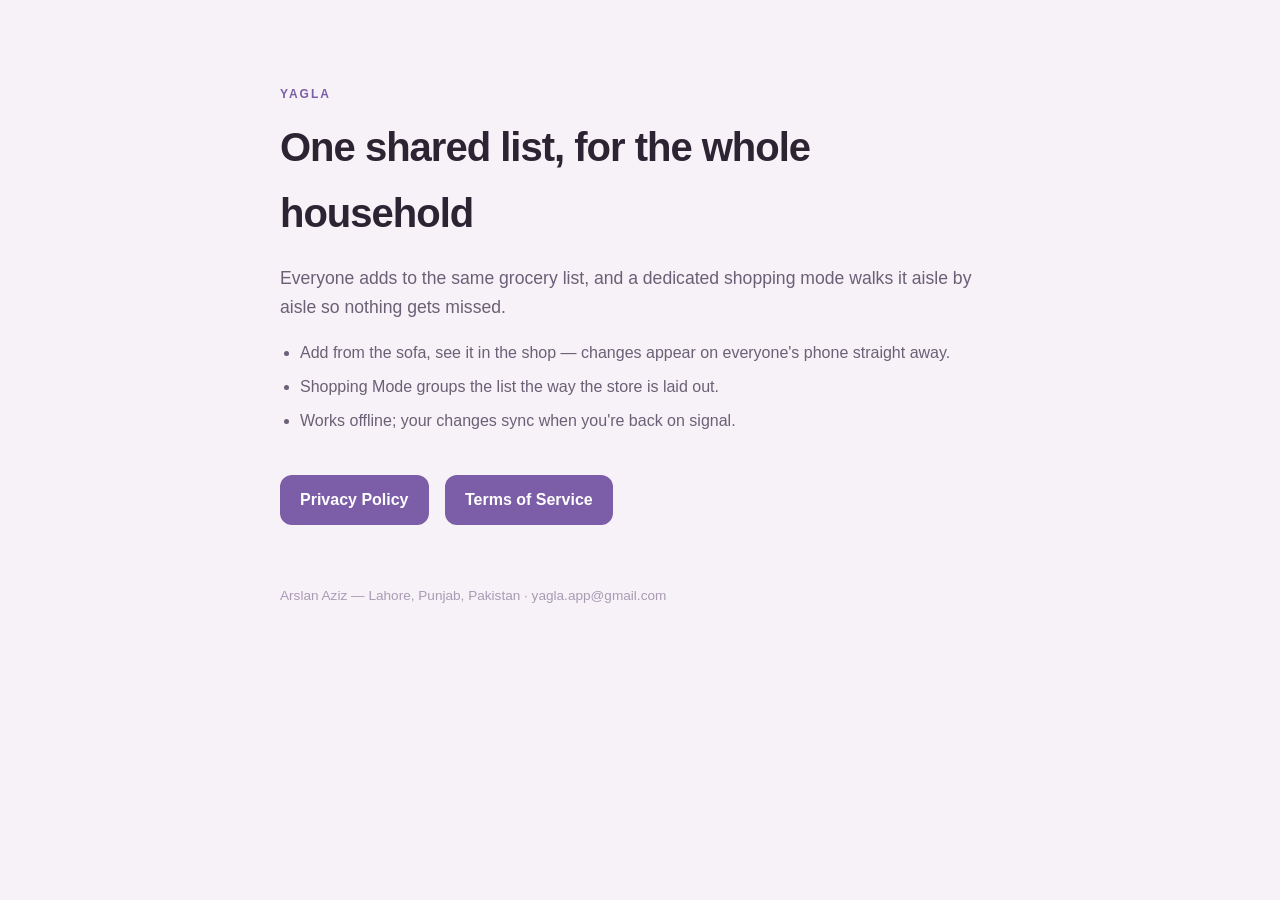
==== index.html @ aaa34a22 "YAGLA privacy policy and terms Co-Authored-By: Claude Opus 5 <noreply@anthropic.com>" ====
<!DOCTYPE html>
<html lang="en">
<head>
<meta charset="utf-8">
<meta name="viewport" content="width=device-width, initial-scale=1">
<title>YAGLA</title>
<style>
  :root { color-scheme: light; }
  body {
    font-family: -apple-system, BlinkMacSystemFont, "Segoe UI", Roboto, sans-serif;
    max-width: 720px; margin: 0 auto; padding: 80px 20px;
    line-height: 1.65; color: #2C2333; background: #F6F2F7;
  }
  .kicker { font-size: 0.75rem; font-weight: 700; letter-spacing: 2px; color: #7B5EA7; }
  h1 { font-size: 2.5rem; letter-spacing: -1px; margin: 8px 0 16px; }
  p.lead { font-size: 1.1rem; color: #6B6076; }
  ul { padding-left: 20px; color: #6B6076; }
  li { margin-bottom: 8px; }
  .links { margin-top: 40px; }
  .links a {
    display: inline-block; margin-right: 12px; padding: 12px 20px;
    background: #7B5EA7; color: #fff; border-radius: 12px;
    text-decoration: none; font-weight: 700;
  }
  footer { margin-top: 60px; font-size: 0.85rem; color: #A99BB4; }
</style>
</head>
<body>
<span class="kicker">YAGLA</span>
<h1>One shared list, for the whole household</h1>
<p class="lead">Everyone adds to the same grocery list, and a dedicated shopping
mode walks it aisle by aisle so nothing gets missed.</p>
<ul>
  <li>Add from the sofa, see it in the shop — changes appear on everyone's phone straight away.</li>
  <li>Shopping Mode groups the list the way the store is laid out.</li>
  <li>Works offline; your changes sync when you're back on signal.</li>
</ul>
<div class="links">
  <a href="./privacy.html">Privacy Policy</a>
  <a href="./terms.html">Terms of Service</a>
</div>
<footer>Arslan Aziz — Lahore, Punjab, Pakistan · yagla.app@gmail.com</footer>
</body>
</html>
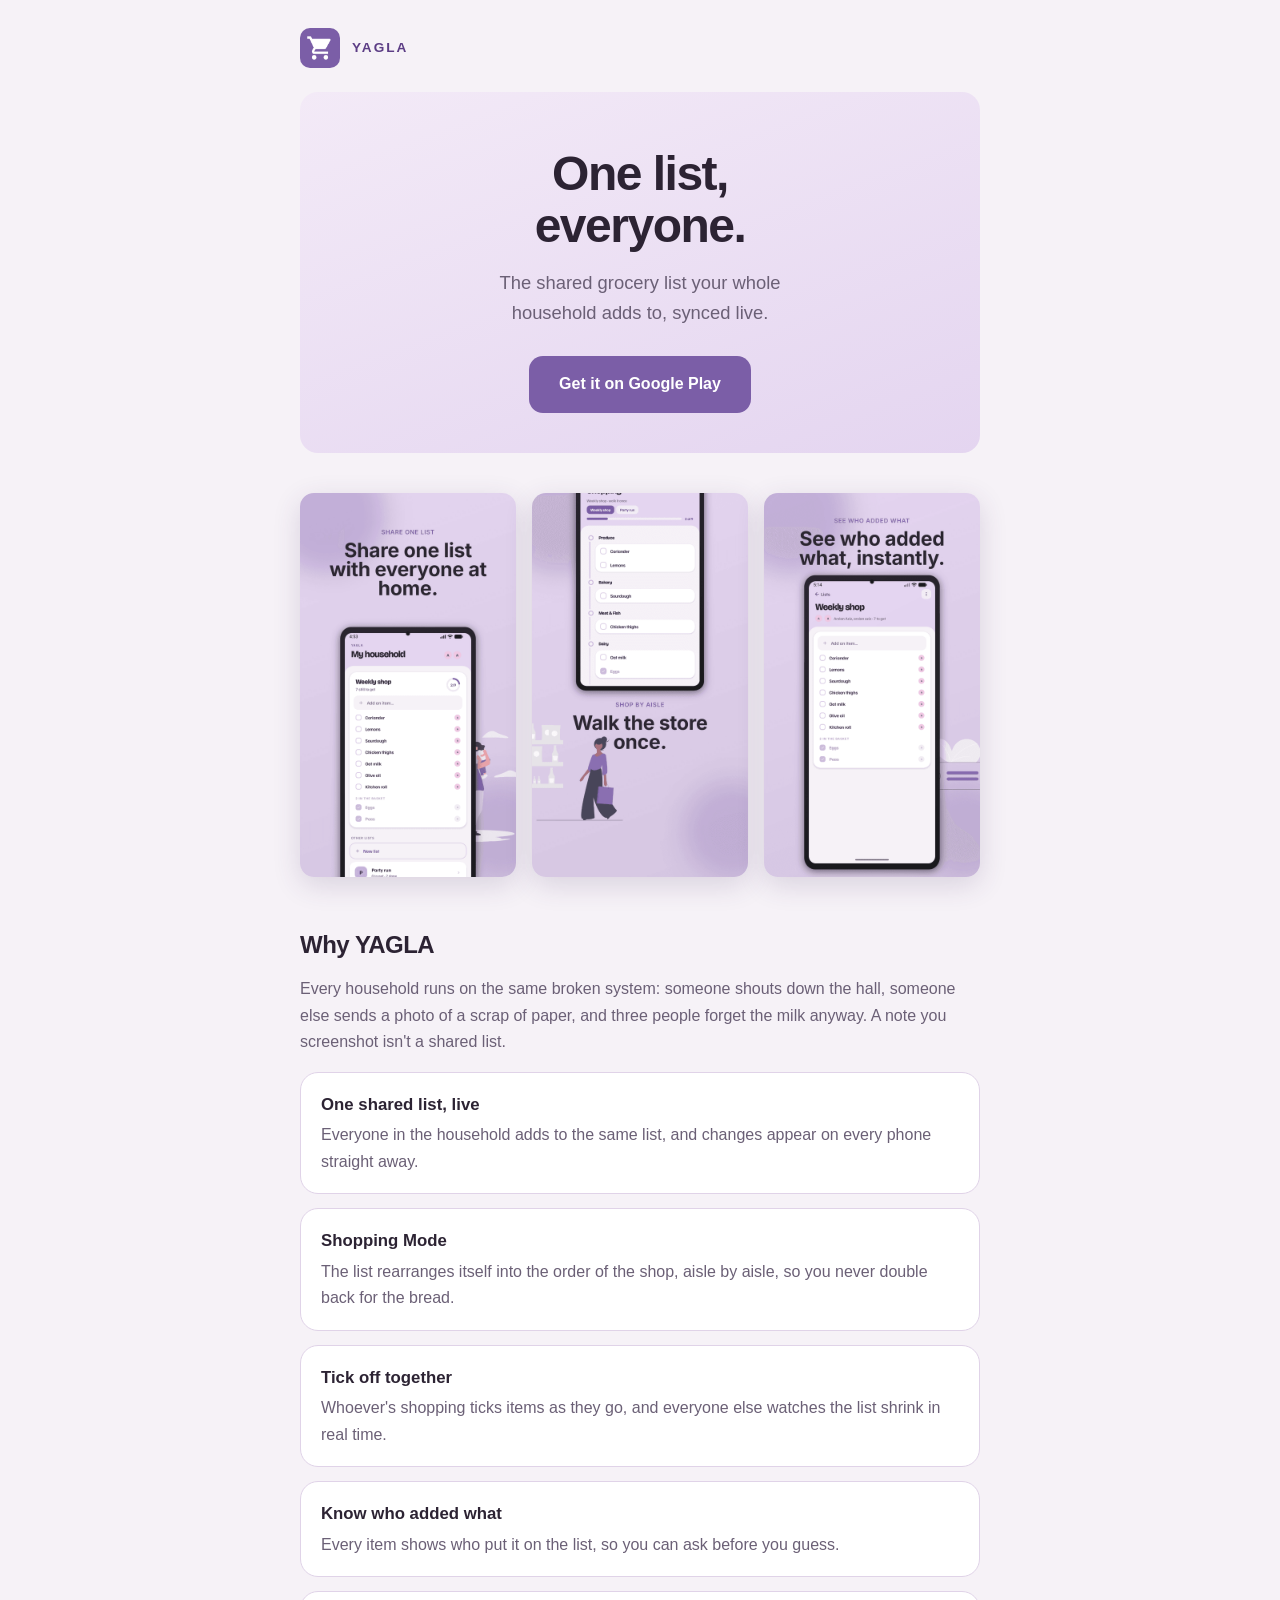
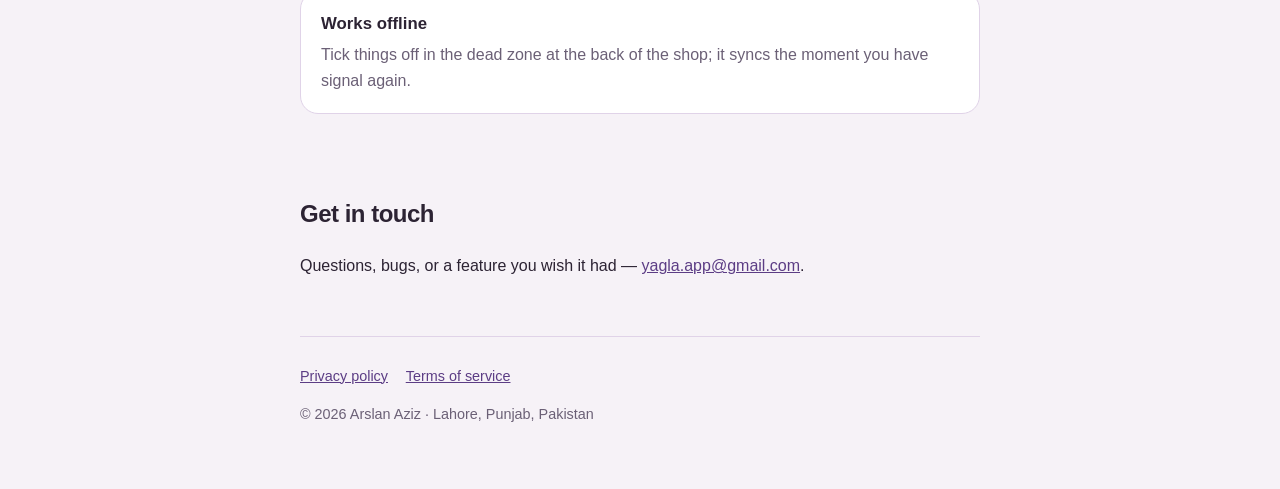
==== commit 7fc32a6d: "Add the YAGLA landing page Replaces the placeholder index with a proper marketing page - hero, scree" ====
--- a/index.html
+++ b/index.html
@@ -3,42 +3,85 @@
 <head>
 <meta charset="utf-8">
 <meta name="viewport" content="width=device-width, initial-scale=1">
-<title>YAGLA</title>
-<style>
-  :root { color-scheme: light; }
-  body {
-    font-family: -apple-system, BlinkMacSystemFont, "Segoe UI", Roboto, sans-serif;
-    max-width: 720px; margin: 0 auto; padding: 80px 20px;
-    line-height: 1.65; color: #2C2333; background: #F6F2F7;
-  }
-  .kicker { font-size: 0.75rem; font-weight: 700; letter-spacing: 2px; color: #7B5EA7; }
-  h1 { font-size: 2.5rem; letter-spacing: -1px; margin: 8px 0 16px; }
-  p.lead { font-size: 1.1rem; color: #6B6076; }
-  ul { padding-left: 20px; color: #6B6076; }
-  li { margin-bottom: 8px; }
-  .links { margin-top: 40px; }
-  .links a {
-    display: inline-block; margin-right: 12px; padding: 12px 20px;
-    background: #7B5EA7; color: #fff; border-radius: 12px;
-    text-decoration: none; font-weight: 700;
-  }
-  footer { margin-top: 60px; font-size: 0.85rem; color: #A99BB4; }
-</style>
+<title>YAGLA — One shared grocery list for the whole household</title>
+<meta name="description" content="YAGLA is a shared household grocery list. Everyone adds to the same list, and Shopping Mode sorts it by aisle so you walk the store once.">
+<link rel="icon" href="assets/icon.png">
+<link rel="stylesheet" href="styles.css">
 </head>
 <body>
-<span class="kicker">YAGLA</span>
-<h1>One shared list, for the whole household</h1>
-<p class="lead">Everyone adds to the same grocery list, and a dedicated shopping
-mode walks it aisle by aisle so nothing gets missed.</p>
-<ul>
-  <li>Add from the sofa, see it in the shop — changes appear on everyone's phone straight away.</li>
-  <li>Shopping Mode groups the list the way the store is laid out.</li>
-  <li>Works offline; your changes sync when you're back on signal.</li>
-</ul>
-<div class="links">
-  <a href="./privacy.html">Privacy Policy</a>
-  <a href="./terms.html">Terms of Service</a>
+
+<div class="wrap">
+
+  <header class="site">
+    <a class="brand" href="index.html">
+      <img src="assets/icon.png" alt="YAGLA app icon">
+      <span>YAGLA</span>
+    </a>
+  </header>
+
+  <main>
+
+    <section class="hero">
+      <h1>One list,<br>everyone.</h1>
+      <p class="lead">The shared grocery list your whole household adds to, synced live.</p>
+      <a class="cta" href="https://play.google.com/store/apps/details?id=com.tidoo.yagla">Get it on Google Play</a>
+    </section>
+
+    <div class="shots">
+      <img src="assets/1.png" alt="YAGLA's Lists screen showing a shared weekly shop with items still to get">
+      <img src="assets/2.png" alt="Shopping Mode listing items grouped by supermarket aisle">
+      <img src="assets/3.png" alt="A list showing which household member added each item">
+    </div>
+
+    <section>
+      <h2>Why YAGLA</h2>
+      <p style="color:var(--muted);margin-top:-8px">
+        Every household runs on the same broken system: someone shouts down the
+        hall, someone else sends a photo of a scrap of paper, and three people
+        forget the milk anyway. A note you screenshot isn't a shared list.
+      </p>
+
+      <div class="features">
+        <div class="feature">
+          <h3>One shared list, live</h3>
+          <p>Everyone in the household adds to the same list, and changes appear on every phone straight away.</p>
+        </div>
+        <div class="feature">
+          <h3>Shopping Mode</h3>
+          <p>The list rearranges itself into the order of the shop, aisle by aisle, so you never double back for the bread.</p>
+        </div>
+        <div class="feature">
+          <h3>Tick off together</h3>
+          <p>Whoever's shopping ticks items as they go, and everyone else watches the list shrink in real time.</p>
+        </div>
+        <div class="feature">
+          <h3>Know who added what</h3>
+          <p>Every item shows who put it on the list, so you can ask before you guess.</p>
+        </div>
+        <div class="feature">
+          <h3>Works offline</h3>
+          <p>Tick things off in the dead zone at the back of the shop; it syncs the moment you have signal again.</p>
+        </div>
+      </div>
+    </section>
+
+    <section class="contact">
+      <h2>Get in touch</h2>
+      <p>
+        Questions, bugs, or a feature you wish it had —
+        <a href="mailto:yagla.app@gmail.com">yagla.app@gmail.com</a>.
+      </p>
+    </section>
+
+  </main>
+
+  <footer class="site">
+    <a href="privacy.html">Privacy policy</a>
+    <a href="terms.html">Terms of service</a>
+    <p>© 2026 Arslan Aziz · Lahore, Punjab, Pakistan</p>
+  </footer>
+
 </div>
-<footer>Arslan Aziz — Lahore, Punjab, Pakistan · yagla.app@gmail.com</footer>
+
 </body>
 </html>
--- a/styles.css
+++ b/styles.css
@@ -0,0 +1,157 @@
+/* YAGLA landing — one stylesheet, no build step, no external requests.
+   Accent is BrandPrimary from the app's Color.kt so the site and the app match. */
+
+:root {
+  --accent: #7B5EA7;
+  --accent-deep: #5C3D85;
+  --lilac: #E4D5F0;
+  --lilac-soft: #F3EAF7;
+  --ground: #F6F2F7;
+  --ink: #2C2333;
+  --muted: #6B6076;
+  --hairline: #E0D3E8;
+  --radius: 18px;
+  color-scheme: light;
+}
+
+* { box-sizing: border-box; }
+
+body {
+  margin: 0;
+  font-family: -apple-system, BlinkMacSystemFont, "Segoe UI", Roboto, Helvetica, Arial, sans-serif;
+  line-height: 1.65;
+  color: var(--ink);
+  background: var(--ground);
+  -webkit-font-smoothing: antialiased;
+}
+
+.wrap {
+  max-width: 720px;
+  margin: 0 auto;
+  padding: 0 20px;
+}
+
+/* ---------- Header ---------- */
+
+header.site {
+  padding: 28px 0 8px;
+}
+
+.brand {
+  display: flex;
+  align-items: center;
+  gap: 12px;
+  text-decoration: none;
+  color: var(--ink);
+}
+
+.brand img { width: 40px; height: 40px; border-radius: 10px; }
+.brand span { font-weight: 800; letter-spacing: 2px; font-size: 0.85rem; color: var(--accent-deep); }
+
+/* ---------- Hero ---------- */
+
+.hero {
+  padding: 56px 0 40px;
+  text-align: center;
+  background: linear-gradient(160deg, var(--lilac-soft) 0%, var(--lilac) 100%);
+  border-radius: var(--radius);
+  margin-top: 16px;
+}
+
+.hero h1 {
+  font-size: clamp(2rem, 7vw, 3rem);
+  line-height: 1.08;
+  letter-spacing: -1.5px;
+  margin: 0 0 16px;
+}
+
+.hero p.lead {
+  font-size: 1.15rem;
+  color: var(--muted);
+  margin: 0 auto 28px;
+  max-width: 30ch;
+}
+
+.cta {
+  display: inline-block;
+  background: var(--accent);
+  color: #fff;
+  text-decoration: none;
+  font-weight: 700;
+  padding: 15px 30px;
+  border-radius: 14px;
+}
+
+.cta:hover { background: var(--accent-deep); }
+
+/* ---------- Screenshots ---------- */
+
+.shots {
+  display: flex;
+  gap: 16px;
+  justify-content: center;
+  flex-wrap: wrap;
+  margin: 40px 0 8px;
+}
+
+.shots img {
+  width: 100%;
+  max-width: 216px;
+  height: auto;
+  border-radius: 14px;
+  box-shadow: 0 8px 28px rgba(70, 44, 102, 0.16);
+}
+
+/* ---------- Features ---------- */
+
+section { padding: 40px 0; }
+
+h2 {
+  font-size: 1.5rem;
+  letter-spacing: -0.5px;
+  margin: 0 0 20px;
+}
+
+.features { display: grid; gap: 14px; }
+
+.feature {
+  background: #fff;
+  border: 1px solid var(--hairline);
+  border-radius: var(--radius);
+  padding: 18px 20px;
+}
+
+.feature h3 { margin: 0 0 4px; font-size: 1.05rem; }
+.feature p { margin: 0; color: var(--muted); }
+
+/* ---------- Contact ---------- */
+
+.contact a { color: var(--accent-deep); }
+
+/* ---------- Legal pages ---------- */
+
+.legal { padding: 32px 0 64px; }
+.legal h1 { font-size: 1.9rem; letter-spacing: -0.8px; }
+.legal h2 { font-size: 1.2rem; margin-top: 2em; }
+.legal table { border-collapse: collapse; width: 100%; margin: 1.5em 0; display: block; overflow-x: auto; }
+.legal th, .legal td { border: 1px solid var(--hairline); padding: 10px 12px; text-align: left; vertical-align: top; }
+.legal th { background: var(--lilac); }
+.legal a { color: var(--accent-deep); }
+.legal code { background: var(--lilac-soft); padding: 2px 5px; border-radius: 4px; }
+
+.back { display: inline-block; margin-bottom: 8px; color: var(--accent-deep); text-decoration: none; font-weight: 600; }
+
+/* ---------- Footer ---------- */
+
+footer.site {
+  border-top: 1px solid var(--hairline);
+  padding: 28px 0 48px;
+  font-size: 0.9rem;
+  color: var(--muted);
+}
+
+footer.site a { color: var(--accent-deep); margin-right: 14px; }
+
+@media (max-width: 520px) {
+  .shots img { max-width: 46%; }
+}
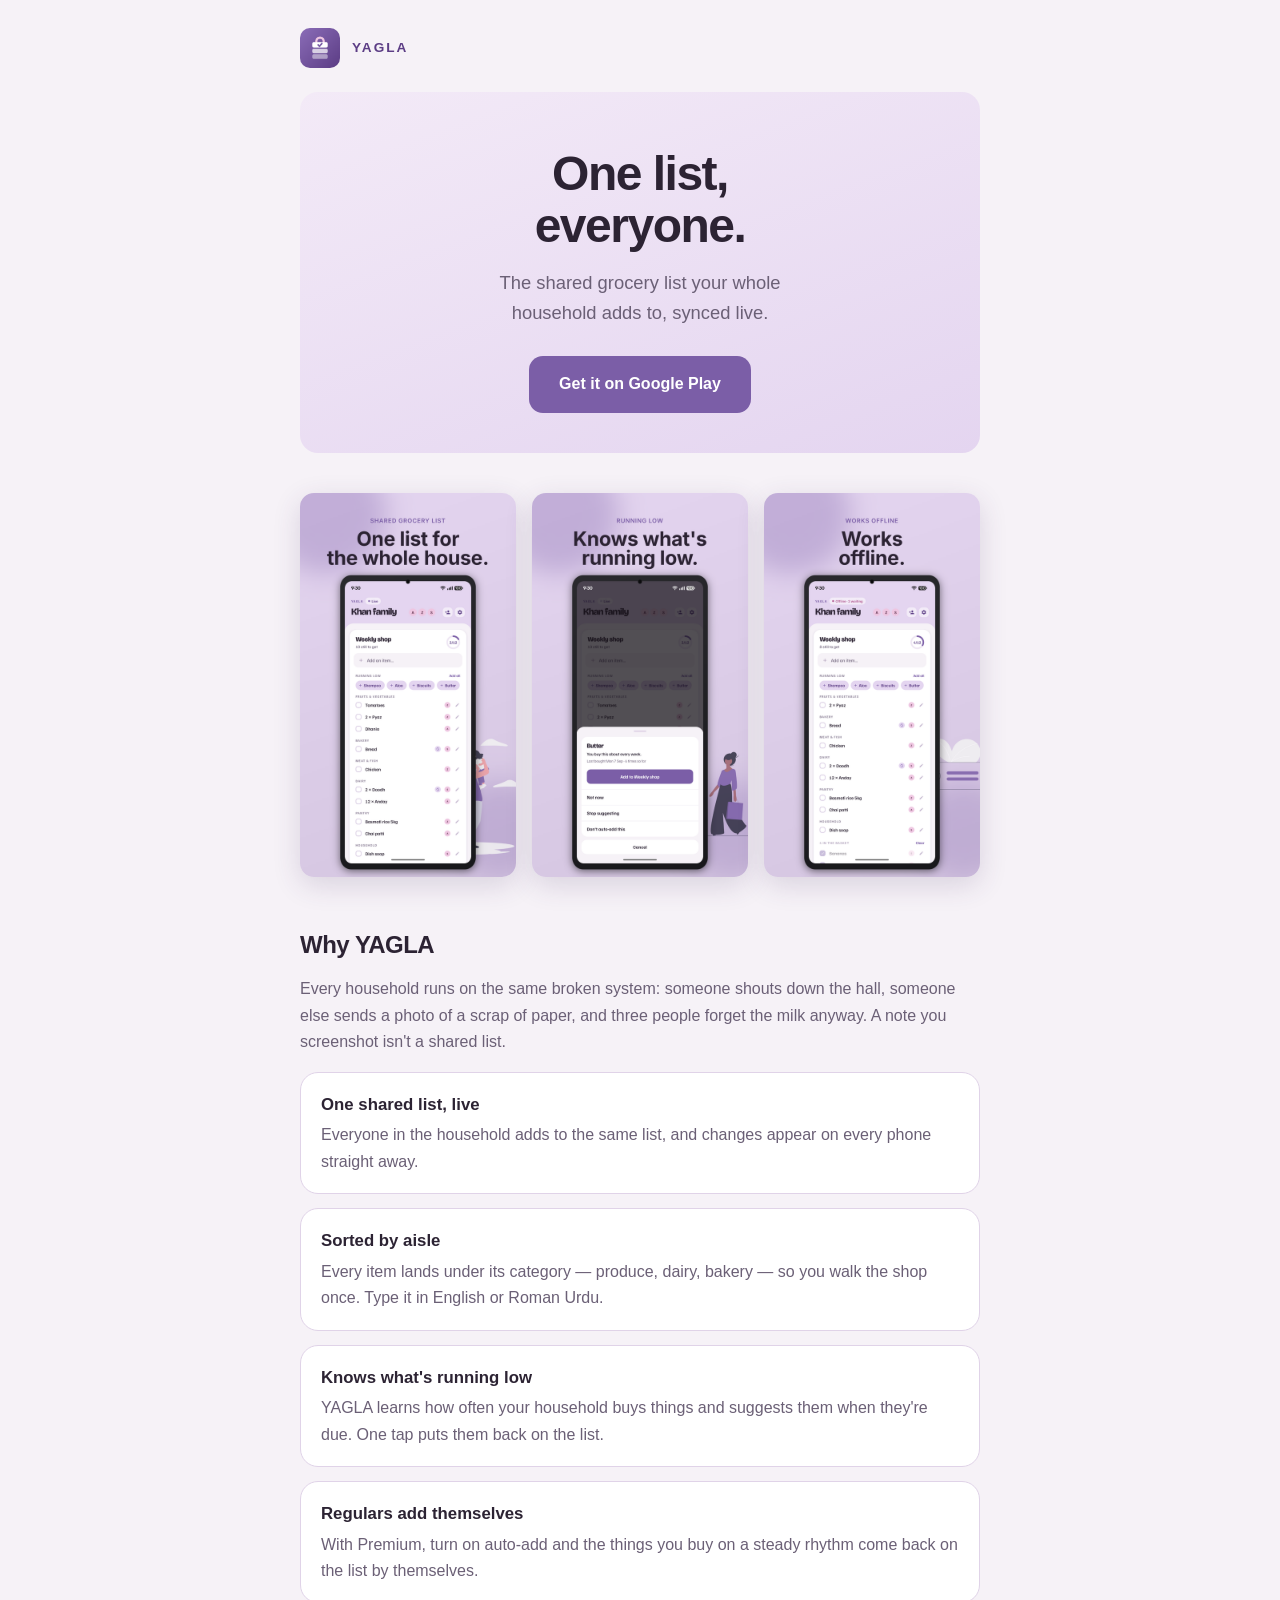
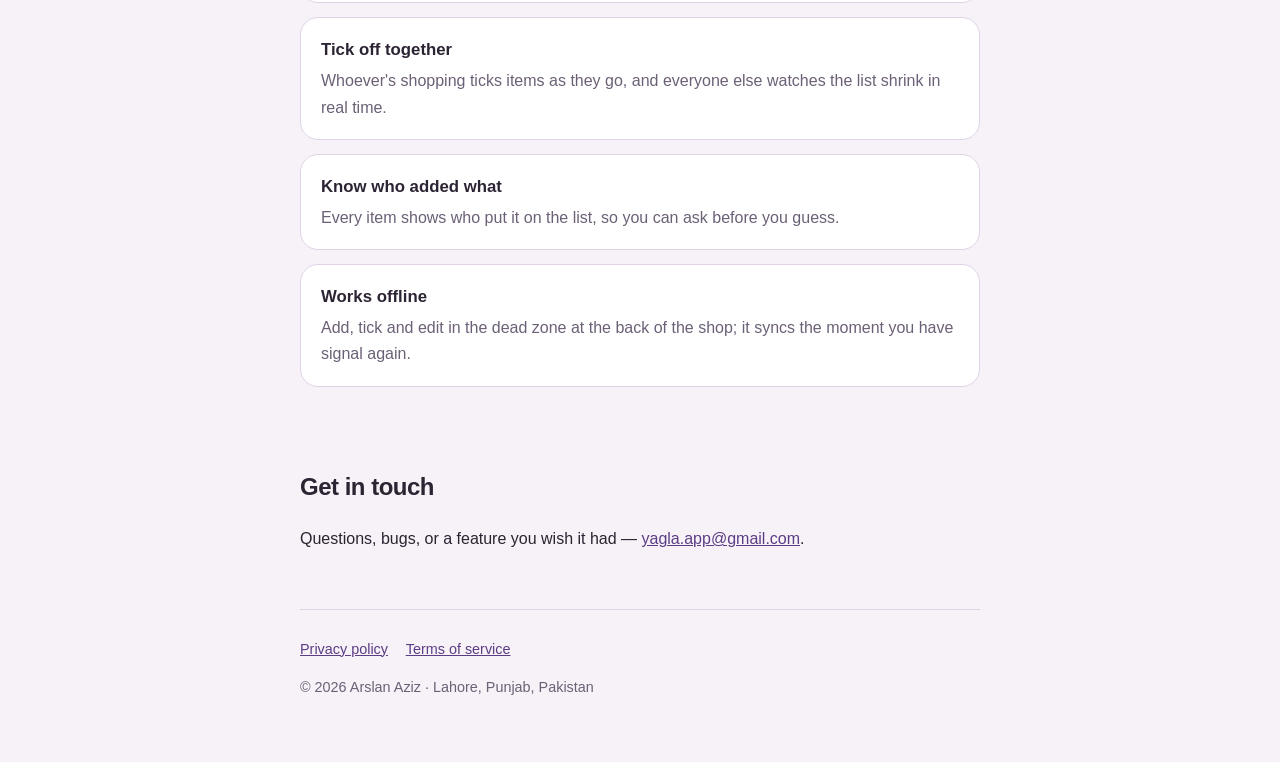
==== commit 0ecde893: "Take Shopping Mode off the landing page Shopping Mode left the app in 1.3.0. The page now describes " ====
--- a/index.html
+++ b/index.html
@@ -4,7 +4,7 @@
 <meta charset="utf-8">
 <meta name="viewport" content="width=device-width, initial-scale=1">
 <title>YAGLA — One shared grocery list for the whole household</title>
-<meta name="description" content="YAGLA is a shared household grocery list. Everyone adds to the same list, and Shopping Mode sorts it by aisle so you walk the store once.">
+<meta name="description" content="YAGLA is a shared household grocery list. Everyone adds to the same list, it is sorted by aisle, it learns what you run out of, and it works offline.">
 <link rel="icon" href="assets/icon.png">
 <link rel="stylesheet" href="styles.css">
 </head>
@@ -28,9 +28,9 @@
     </section>
 
     <div class="shots">
-      <img src="assets/1.png" alt="YAGLA's Lists screen showing a shared weekly shop with items still to get">
-      <img src="assets/2.png" alt="Shopping Mode listing items grouped by supermarket aisle">
-      <img src="assets/3.png" alt="A list showing which household member added each item">
+      <img src="assets/1.png" alt="YAGLA home screen: the Khan family's shared weekly shop, sorted by category, with Running low suggestions">
+      <img src="assets/2.png" alt="Running low: YAGLA notices butter is bought about every week and offers to add it">
+      <img src="assets/3.png" alt="The list still working with no signal, with two ticks waiting to sync">
     </div>
 
     <section>
@@ -47,8 +47,16 @@
           <p>Everyone in the household adds to the same list, and changes appear on every phone straight away.</p>
         </div>
         <div class="feature">
-          <h3>Shopping Mode</h3>
-          <p>The list rearranges itself into the order of the shop, aisle by aisle, so you never double back for the bread.</p>
+          <h3>Sorted by aisle</h3>
+          <p>Every item lands under its category — produce, dairy, bakery — so you walk the shop once. Type it in English or Roman Urdu.</p>
+        </div>
+        <div class="feature">
+          <h3>Knows what's running low</h3>
+          <p>YAGLA learns how often your household buys things and suggests them when they're due. One tap puts them back on the list.</p>
+        </div>
+        <div class="feature">
+          <h3>Regulars add themselves</h3>
+          <p>With Premium, turn on auto-add and the things you buy on a steady rhythm come back on the list by themselves.</p>
         </div>
         <div class="feature">
           <h3>Tick off together</h3>
@@ -60,7 +68,7 @@
         </div>
         <div class="feature">
           <h3>Works offline</h3>
-          <p>Tick things off in the dead zone at the back of the shop; it syncs the moment you have signal again.</p>
+          <p>Add, tick and edit in the dead zone at the back of the shop; it syncs the moment you have signal again.</p>
         </div>
       </div>
     </section>
